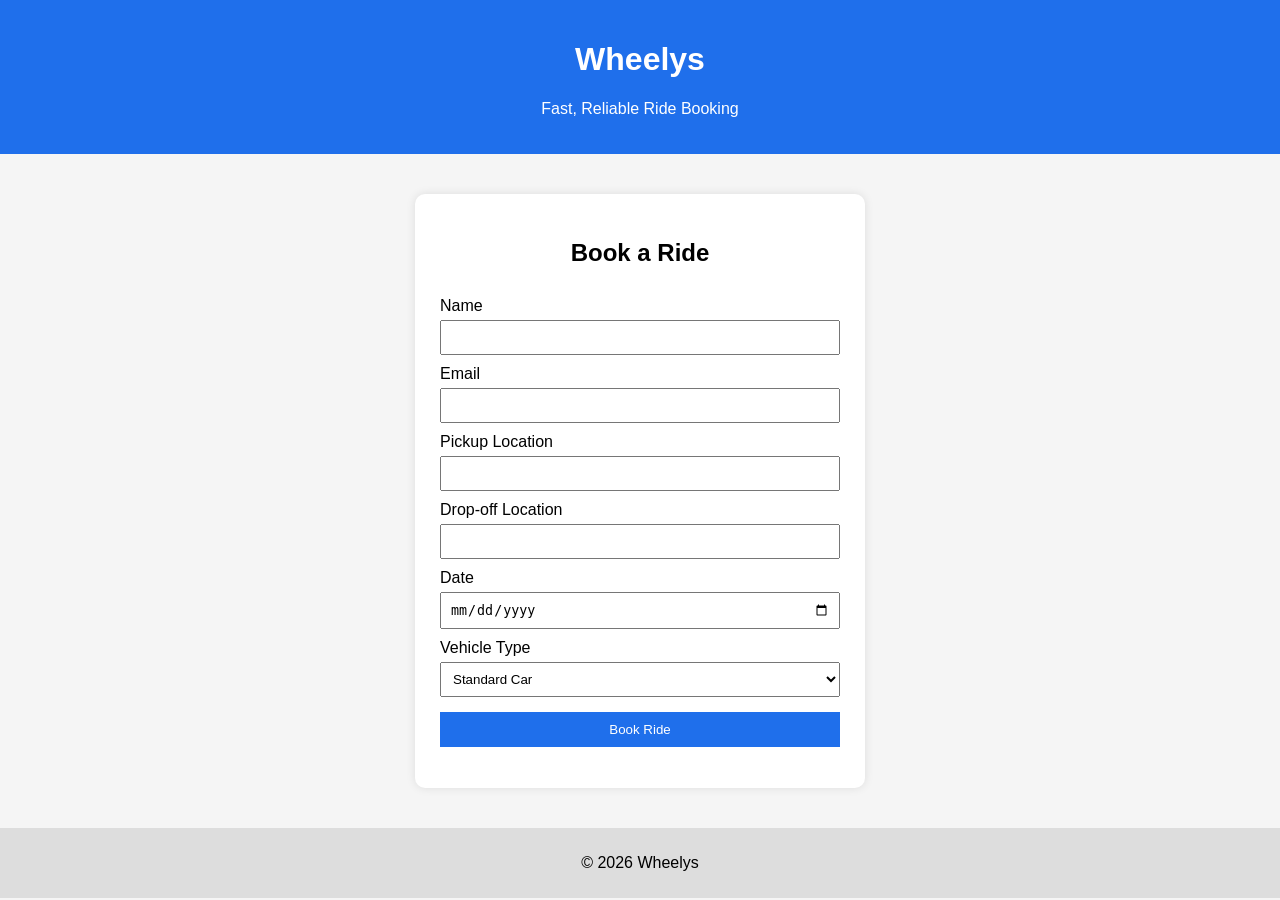
==== index.html @ a769b32f "Update and rename .html to index.html" ====
<!DOCTYPE html>
<html lang="en">
<head>
<meta charset="UTF-8">
<title>Wheelys Booking</title>
<link rel="stylesheet" href="style.css">
</head>

<body>

<header>
<h1>Wheelys</h1>
<p>Fast, Reliable Ride Booking</p>
</header>

<section class="booking">

<h2>Book a Ride</h2>

<form id="bookingForm">

<label>Name</label>
<input type="text" id="name" required>

<label>Email</label>
<input type="email" id="email" required>

<label>Pickup Location</label>
<input type="text" id="pickup" required>

<label>Drop-off Location</label>
<input type="text" id="dropoff" required>

<label>Date</label>
<input type="date" id="date" required>

<label>Vehicle Type</label>
<select id="vehicle">
<option>Standard Car</option>
<option>Van</option>
<option>Luxury Car</option>
</select>

<button type="submit">Book Ride</button>

</form>

<p id="confirmation"></p>

</section>

<footer>
<p>© 2026 Wheelys</p>
</footer>

<script src="script.js"></script>

</body>
</html>
---- style.css ----
body {
font-family: Arial;
background:#f5f5f5;
margin:0;
}

header {
background:#1f6feb;
color:white;
text-align:center;
padding:20px;
}

.booking {
background:white;
width:400px;
margin:40px auto;
padding:25px;
border-radius:10px;
box-shadow:0 0 10px rgba(0,0,0,0.1);
}

h2 {
text-align:center;
}

form {
display:flex;
flex-direction:column;
}

label {
margin-top:10px;
}

input, select {
padding:8px;
margin-top:5px;
}

button {
margin-top:15px;
padding:10px;
background:#1f6feb;
color:white;
border:none;
cursor:pointer;
}

button:hover {
background:#1558b0;
}

#confirmation {
margin-top:15px;
color:green;
font-weight:bold;
text-align:center;
}

footer {
text-align:center;
padding:10px;
background:#ddd;
margin-top:40px;
}
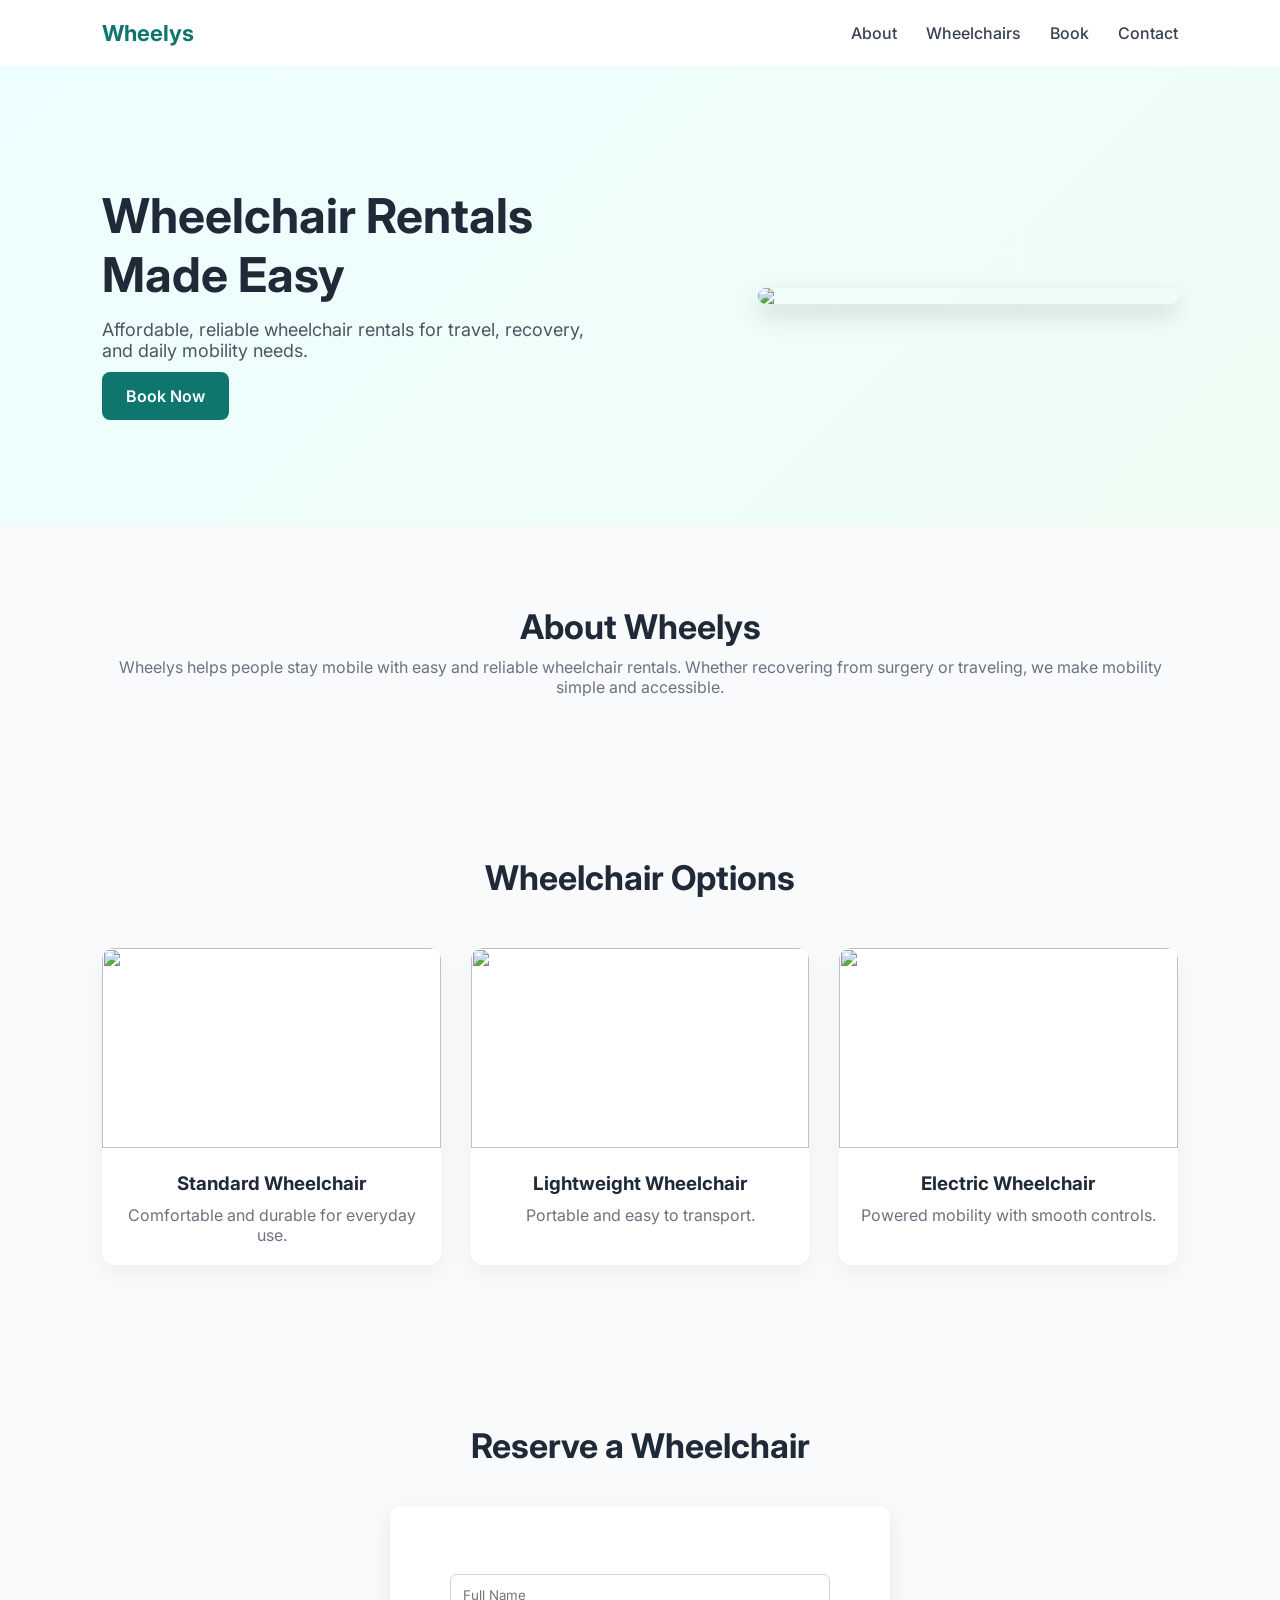
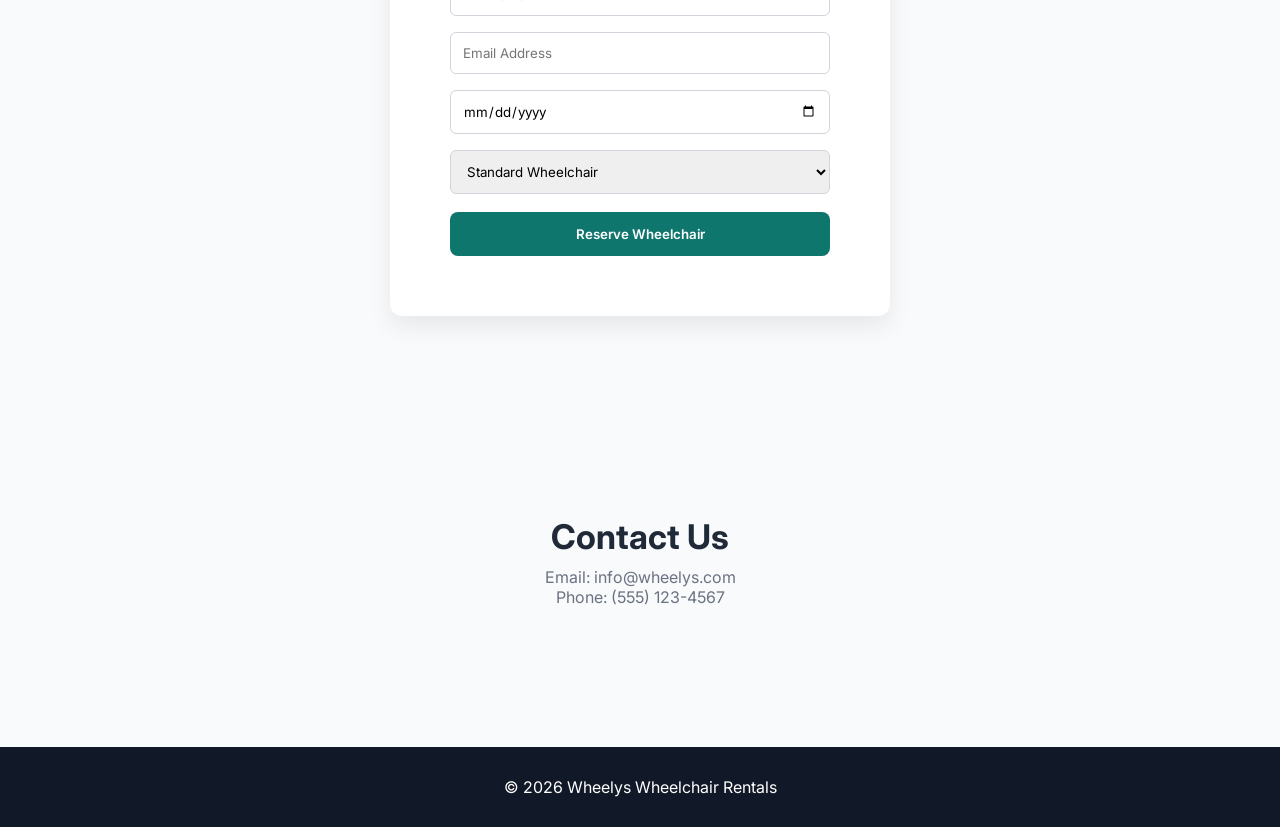
==== commit 46a49be5: "Update index.html" ====
--- a/index.html
+++ b/index.html
@@ -1,59 +1,359 @@
 <!DOCTYPE html>
 <html lang="en">
 <head>
+
 <meta charset="UTF-8">
-<title>Wheelys Booking</title>
-<link rel="stylesheet" href="style.css">
+<meta name="viewport" content="width=device-width, initial-scale=1.0">
+
+<title>Wheelys | Wheelchair Rentals</title>
+
+<link href="https://fonts.googleapis.com/css2?family=Inter:wght@300;400;600;700&display=swap" rel="stylesheet">
+
+<style>
+
+*{
+margin:0;
+padding:0;
+box-sizing:border-box;
+font-family:'Inter',sans-serif;
+}
+
+body{
+background:#f8fafc;
+color:#1f2937;
+}
+
+header{
+display:flex;
+justify-content:space-between;
+align-items:center;
+padding:20px 8%;
+background:white;
+box-shadow:0 2px 10px rgba(0,0,0,0.05);
+}
+
+.logo{
+font-size:22px;
+font-weight:700;
+color:#0f766e;
+}
+
+nav a{
+margin-left:25px;
+text-decoration:none;
+color:#374151;
+font-weight:500;
+}
+
+.hero{
+padding:120px 8%;
+display:flex;
+align-items:center;
+justify-content:space-between;
+background:linear-gradient(135deg,#ecfeff,#f0fdf4);
+}
+
+.hero-text{
+max-width:500px;
+}
+
+.hero-text h1{
+font-size:48px;
+margin-bottom:15px;
+}
+
+.hero-text p{
+font-size:18px;
+margin-bottom:25px;
+color:#4b5563;
+}
+
+.btn{
+background:#0f766e;
+color:white;
+padding:14px 24px;
+border-radius:8px;
+text-decoration:none;
+font-weight:600;
+}
+
+.hero img{
+width:420px;
+border-radius:12px;
+box-shadow:0 10px 25px rgba(0,0,0,0.15);
+}
+
+.section{
+padding:80px 8%;
+text-align:center;
+}
+
+.section h2{
+font-size:34px;
+margin-bottom:10px;
+}
+
+.section p{
+color:#6b7280;
+}
+
+.cards{
+margin-top:50px;
+display:grid;
+grid-template-columns:repeat(auto-fit,minmax(260px,1fr));
+gap:30px;
+}
+
+.card{
+background:white;
+border-radius:12px;
+overflow:hidden;
+box-shadow:0 8px 20px rgba(0,0,0,0.05);
+transition:0.3s;
+}
+
+.card:hover{
+transform:translateY(-5px);
+}
+
+.card img{
+width:100%;
+height:200px;
+object-fit:cover;
+}
+
+.card-body{
+padding:20px;
+}
+
+.card-body h3{
+margin-bottom:10px;
+}
+
+.booking{
+background:white;
+padding:60px;
+border-radius:12px;
+max-width:500px;
+margin:40px auto;
+box-shadow:0 10px 25px rgba(0,0,0,0.08);
+}
+
+form{
+display:flex;
+flex-direction:column;
+}
+
+input,select{
+padding:12px;
+margin:8px 0;
+border-radius:6px;
+border:1px solid #d1d5db;
+}
+
+button{
+margin-top:10px;
+padding:14px;
+background:#0f766e;
+color:white;
+border:none;
+border-radius:8px;
+font-weight:600;
+cursor:pointer;
+}
+
+button:hover{
+background:#115e59;
+}
+
+footer{
+text-align:center;
+padding:30px;
+margin-top:60px;
+background:#111827;
+color:white;
+}
+
+@media(max-width:900px){
+
+.hero{
+flex-direction:column;
+text-align:center;
+}
+
+.hero img{
+margin-top:30px;
+width:100%;
+}
+
+}
+
+</style>
 </head>
 
 <body>
 
 <header>
-<h1>Wheelys</h1>
-<p>Fast, Reliable Ride Booking</p>
+
+<div class="logo">Wheelys</div>
+
+<nav>
+<a href="#about">About</a>
+<a href="#rentals">Wheelchairs</a>
+<a href="#booking">Book</a>
+<a href="#contact">Contact</a>
+</nav>
+
 </header>
 
-<section class="booking">
-
-<h2>Book a Ride</h2>
+
+<section class="hero">
+
+<div class="hero-text">
+
+<h1>Wheelchair Rentals Made Easy</h1>
+
+<p>
+Affordable, reliable wheelchair rentals for travel, recovery, and
+daily mobility needs.
+</p>
+
+<a class="btn" href="#booking">Book Now</a>
+
+</div>
+
+<img src="https://images.unsplash.com/photo-1606760227091-3dd870d97f1d">
+
+</section>
+
+
+<section id="about" class="section">
+
+<h2>About Wheelys</h2>
+
+<p>
+Wheelys helps people stay mobile with easy and reliable wheelchair
+rentals. Whether recovering from surgery or traveling, we make
+mobility simple and accessible.
+</p>
+
+</section>
+
+
+<section id="rentals" class="section">
+
+<h2>Wheelchair Options</h2>
+
+<div class="cards">
+
+<div class="card">
+
+<img src="https://images.unsplash.com/photo-1599058917765-a780eda07a3e">
+
+<div class="card-body">
+
+<h3>Standard Wheelchair</h3>
+
+<p>Comfortable and durable for everyday use.</p>
+
+</div>
+
+</div>
+
+<div class="card">
+
+<img src="https://images.unsplash.com/photo-1580281658629-7b4a0cfd9a98">
+
+<div class="card-body">
+
+<h3>Lightweight Wheelchair</h3>
+
+<p>Portable and easy to transport.</p>
+
+</div>
+
+</div>
+
+<div class="card">
+
+<img src="https://images.unsplash.com/photo-1588776814546-ec7e0f1d9c3d">
+
+<div class="card-body">
+
+<h3>Electric Wheelchair</h3>
+
+<p>Powered mobility with smooth controls.</p>
+
+</div>
+
+</div>
+
+</div>
+
+</section>
+
+
+<section id="booking" class="section">
+
+<h2>Reserve a Wheelchair</h2>
+
+<div class="booking">
 
 <form id="bookingForm">
 
-<label>Name</label>
-<input type="text" id="name" required>
-
-<label>Email</label>
-<input type="email" id="email" required>
-
-<label>Pickup Location</label>
-<input type="text" id="pickup" required>
-
-<label>Drop-off Location</label>
-<input type="text" id="dropoff" required>
-
-<label>Date</label>
-<input type="date" id="date" required>
-
-<label>Vehicle Type</label>
-<select id="vehicle">
-<option>Standard Car</option>
-<option>Van</option>
-<option>Luxury Car</option>
+<input type="text" placeholder="Full Name" required>
+
+<input type="email" placeholder="Email Address" required>
+
+<input type="date" required>
+
+<select>
+<option>Standard Wheelchair</option>
+<option>Lightweight Wheelchair</option>
+<option>Electric Wheelchair</option>
 </select>
 
-<button type="submit">Book Ride</button>
+<button type="submit">Reserve Wheelchair</button>
 
 </form>
 
 <p id="confirmation"></p>
 
-</section>
+</div>
+
+</section>
+
+
+<section id="contact" class="section">
+
+<h2>Contact Us</h2>
+
+<p>Email: info@wheelys.com</p>
+
+<p>Phone: (555) 123-4567</p>
+
+</section>
+
 
 <footer>
-<p>© 2026 Wheelys</p>
+
+<p>© 2026 Wheelys Wheelchair Rentals</p>
+
 </footer>
 
-<script src="script.js"></script>
+
+<script>
+
+document.getElementById("bookingForm").addEventListener("submit",function(e){
+
+e.preventDefault();
+
+document.getElementById("confirmation").innerText =
+"Your reservation request has been submitted!";
+
+});
+
+</script>
 
 </body>
 </html>
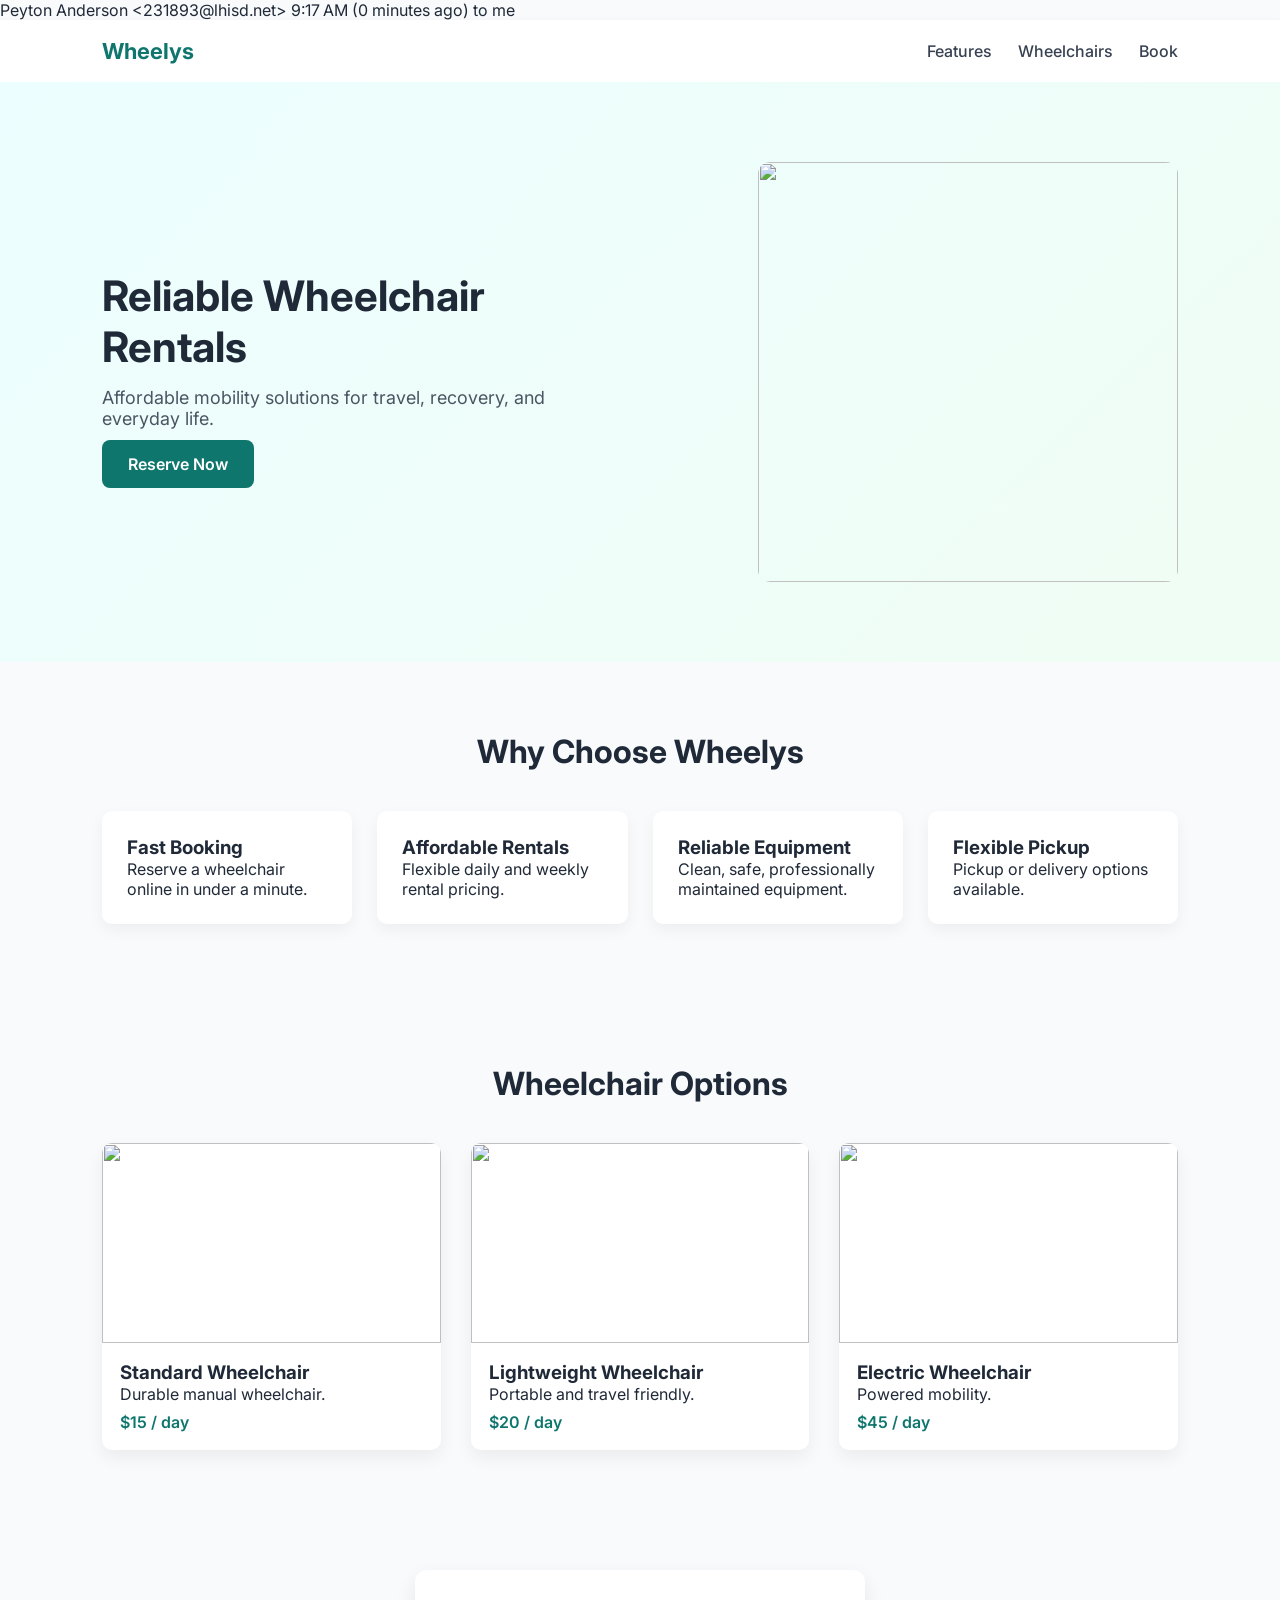
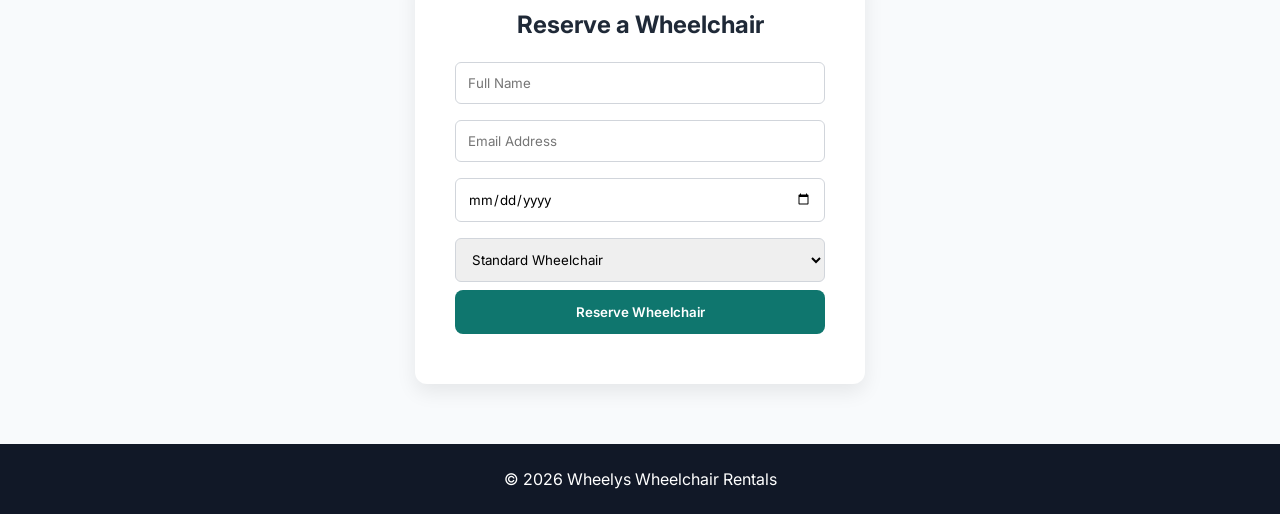
==== commit 0f07d8d3: "Update index.html" ====
--- a/index.html
+++ b/index.html
@@ -1,3 +1,8 @@
+
+Peyton Anderson <231893@lhisd.net>
+9:17 AM (0 minutes ago)
+to me
+
 <!DOCTYPE html>
 <html lang="en">
 <head>
@@ -21,84 +26,141 @@
 body{
 background:#f8fafc;
 color:#1f2937;
+animation:fadeIn 1s ease;
+}
+
+@keyframes fadeIn{
+from{opacity:0;}
+to{opacity:1;}
 }
 
 header{
 display:flex;
 justify-content:space-between;
 align-items:center;
-padding:20px 8%;
+padding:18px 8%;
 background:white;
-box-shadow:0 2px 10px rgba(0,0,0,0.05);
+box-shadow:0 2px 8px rgba(0,0,0,0.05);
 }
 
 .logo{
+font-weight:700;
 font-size:22px;
-font-weight:700;
 color:#0f766e;
 }
 
 nav a{
-margin-left:25px;
+margin-left:22px;
 text-decoration:none;
 color:#374151;
 font-weight:500;
+transition:0.3s;
+}
+
+nav a:hover{
+color:#0f766e;
 }
 
 .hero{
-padding:120px 8%;
 display:flex;
 align-items:center;
 justify-content:space-between;
+padding:80px 8%;
 background:linear-gradient(135deg,#ecfeff,#f0fdf4);
+gap:40px;
 }
 
 .hero-text{
-max-width:500px;
+max-width:520px;
+animation:slideUp 1s ease;
 }
 
 .hero-text h1{
-font-size:48px;
+font-size:42px;
 margin-bottom:15px;
 }
 
 .hero-text p{
+color:#4b5563;
 font-size:18px;
 margin-bottom:25px;
-color:#4b5563;
+}
+
+.hero img{
+width:420px;
+border-radius:12px;
+animation:slideRight 1.2s ease;
+}
+
+@keyframes slideUp{
+from{
+opacity:0;
+transform:translateY(40px);
+}
+to{
+opacity:1;
+transform:translateY(0);
+}
+}
+
+@keyframes slideRight{
+from{
+opacity:0;
+transform:translateX(40px);
+}
+to{
+opacity:1;
+transform:translateX(0);
+}
 }
 
 .btn{
 background:#0f766e;
 color:white;
-padding:14px 24px;
+padding:14px 26px;
 border-radius:8px;
 text-decoration:none;
 font-weight:600;
-}
-
-.hero img{
-width:420px;
-border-radius:12px;
-box-shadow:0 10px 25px rgba(0,0,0,0.15);
+transition:0.3s;
+}
+
+.btn:hover{
+transform:scale(1.05);
+background:#115e59;
 }
 
 .section{
-padding:80px 8%;
+padding:70px 8%;
+}
+
+.section-title{
 text-align:center;
-}
-
-.section h2{
-font-size:34px;
-margin-bottom:10px;
-}
-
-.section p{
-color:#6b7280;
+margin-bottom:40px;
+}
+
+.section-title h2{
+font-size:32px;
+}
+
+.features{
+display:grid;
+grid-template-columns:repeat(auto-fit,minmax(220px,1fr));
+gap:25px;
+}
+
+.feature{
+background:white;
+padding:25px;
+border-radius:10px;
+box-shadow:0 6px 15px rgba(0,0,0,0.05);
+transition:0.3s;
+}
+
+.feature:hover{
+transform:translateY(-6px);
 }
 
 .cards{
-margin-top:50px;
 display:grid;
 grid-template-columns:repeat(auto-fit,minmax(260px,1fr));
 gap:30px;
@@ -106,14 +168,21 @@
 
 .card{
 background:white;
-border-radius:12px;
+border-radius:10px;
 overflow:hidden;
-box-shadow:0 8px 20px rgba(0,0,0,0.05);
-transition:0.3s;
+box-shadow:0 8px 18px rgba(0,0,0,0.06);
+transition:0.4s;
+opacity:0;
+transform:translateY(40px);
+}
+
+.card.show{
+opacity:1;
+transform:translateY(0);
 }
 
 .card:hover{
-transform:translateY(-5px);
+transform:translateY(-6px);
 }
 
 .card img{
@@ -123,20 +192,22 @@
 }
 
 .card-body{
-padding:20px;
-}
-
-.card-body h3{
-margin-bottom:10px;
+padding:18px;
+}
+
+.price{
+color:#0f766e;
+font-weight:600;
+margin-top:8px;
 }
 
 .booking{
-background:white;
-padding:60px;
+background:#ffffff;
+padding:40px;
 border-radius:12px;
-max-width:500px;
-margin:40px auto;
-box-shadow:0 10px 25px rgba(0,0,0,0.08);
+max-width:450px;
+margin:50px auto;
+box-shadow:0 8px 20px rgba(0,0,0,0.08);
 }
 
 form{
@@ -152,7 +223,6 @@
 }
 
 button{
-margin-top:10px;
 padding:14px;
 background:#0f766e;
 color:white;
@@ -160,18 +230,20 @@
 border-radius:8px;
 font-weight:600;
 cursor:pointer;
+transition:0.3s;
 }
 
 button:hover{
+transform:scale(1.05);
 background:#115e59;
 }
 
 footer{
-text-align:center;
-padding:30px;
-margin-top:60px;
 background:#111827;
 color:white;
+text-align:center;
+padding:25px;
+margin-top:60px;
 }
 
 @media(max-width:900px){
@@ -182,7 +254,6 @@
 }
 
 .hero img{
-margin-top:30px;
 width:100%;
 }
 
@@ -198,10 +269,9 @@
 <div class="logo">Wheelys</div>
 
 <nav>
-<a href="#about">About</a>
+<a href="#features">Features</a>
 <a href="#rentals">Wheelchairs</a>
 <a href="#booking">Book</a>
-<a href="#contact">Contact</a>
 </nav>
 
 </header>
@@ -211,81 +281,87 @@
 
 <div class="hero-text">
 
-<h1>Wheelchair Rentals Made Easy</h1>
+<h1>Reliable Wheelchair Rentals</h1>
 
 <p>
-Affordable, reliable wheelchair rentals for travel, recovery, and
-daily mobility needs.
+Affordable mobility solutions for travel, recovery, and everyday life.
 </p>
 
-<a class="btn" href="#booking">Book Now</a>
-
-</div>
-
-<img src="https://images.unsplash.com/photo-1606760227091-3dd870d97f1d">
+<a class="btn" href="#booking">Reserve Now</a>
+
+</div>
+
+<img src="https://upload.wikimedia.org/wikipedia/commons/3/3d/Wheelchair.jpg">
 
 </section>
 
 
-<section id="about" class="section">
-
-<h2>About Wheelys</h2>
-
-<p>
-Wheelys helps people stay mobile with easy and reliable wheelchair
-rentals. Whether recovering from surgery or traveling, we make
-mobility simple and accessible.
-</p>
+<section id="features" class="section">
+
+<div class="section-title">
+<h2>Why Choose Wheelys</h2>
+</div>
+
+<div class="features">
+
+<div class="feature">
+<h3>Fast Booking</h3>
+<p>Reserve a wheelchair online in under a minute.</p>
+</div>
+
+<div class="feature">
+<h3>Affordable Rentals</h3>
+<p>Flexible daily and weekly rental pricing.</p>
+</div>
+
+<div class="feature">
+<h3>Reliable Equipment</h3>
+<p>Clean, safe, professionally maintained equipment.</p>
+</div>
+
+<div class="feature">
+<h3>Flexible Pickup</h3>
+<p>Pickup or delivery options available.</p>
+</div>
+
+</div>
 
 </section>
 
 
 <section id="rentals" class="section">
 
+<div class="section-title">
 <h2>Wheelchair Options</h2>
+</div>
 
 <div class="cards">
 
 <div class="card">
-
-<img src="https://images.unsplash.com/photo-1599058917765-a780eda07a3e">
-
+<img src="https://upload.wikimedia.org/wikipedia/commons/8/8c/Manual_wheelchair.jpg">
 <div class="card-body">
-
 <h3>Standard Wheelchair</h3>
-
-<p>Comfortable and durable for everyday use.</p>
-
-</div>
-
+<p>Durable manual wheelchair.</p>
+<div class="price">$15 / day</div>
+</div>
 </div>
 
 <div class="card">
-
-<img src="https://images.unsplash.com/photo-1580281658629-7b4a0cfd9a98">
-
+<img src="https://upload.wikimedia.org/wikipedia/commons/3/33/Lightweight_wheelchair.jpg">
 <div class="card-body">
-
 <h3>Lightweight Wheelchair</h3>
-
-<p>Portable and easy to transport.</p>
-
-</div>
-
+<p>Portable and travel friendly.</p>
+<div class="price">$20 / day</div>
+</div>
 </div>
 
 <div class="card">
-
-<img src="https://images.unsplash.com/photo-1588776814546-ec7e0f1d9c3d">
-
+<img src="https://upload.wikimedia.org/wikipedia/commons/0/0a/Electric_wheelchair.jpg">
 <div class="card-body">
-
 <h3>Electric Wheelchair</h3>
-
-<p>Powered mobility with smooth controls.</p>
-
-</div>
-
+<p>Powered mobility.</p>
+<div class="price">$45 / day</div>
+</div>
 </div>
 
 </div>
@@ -293,11 +369,11 @@
 </section>
 
 
-<section id="booking" class="section">
-
-<h2>Reserve a Wheelchair</h2>
+<section id="booking">
 
 <div class="booking">
+
+<h2 style="text-align:center;margin-bottom:15px;">Reserve a Wheelchair</h2>
 
 <form id="bookingForm">
 
@@ -317,24 +393,13 @@
 
 </form>
 
-<p id="confirmation"></p>
+<p id="confirmation" style="margin-top:10px;color:green;"></p>
 
 </div>
 
 </section>
 
 
-<section id="contact" class="section">
-
-<h2>Contact Us</h2>
-
-<p>Email: info@wheelys.com</p>
-
-<p>Phone: (555) 123-4567</p>
-
-</section>
-
-
 <footer>
 
 <p>© 2026 Wheelys Wheelchair Rentals</p>
@@ -344,12 +409,35 @@
 
 <script>
 
+/* booking confirmation */
+
 document.getElementById("bookingForm").addEventListener("submit",function(e){
 
 e.preventDefault();
 
 document.getElementById("confirmation").innerText =
-"Your reservation request has been submitted!";
+"Reservation request submitted successfully.";
+
+});
+
+
+/* scroll animation */
+
+const cards = document.querySelectorAll(".card");
+
+window.addEventListener("scroll",()=>{
+
+const trigger = window.innerHeight * 0.85;
+
+cards.forEach(card=>{
+
+const top = card.getBoundingClientRect().top;
+
+if(top < trigger){
+card.classList.add("show");
+}
+
+});
 
 });
 
@@ -357,3 +445,6 @@
 
 </body>
 </html>
+
+
+
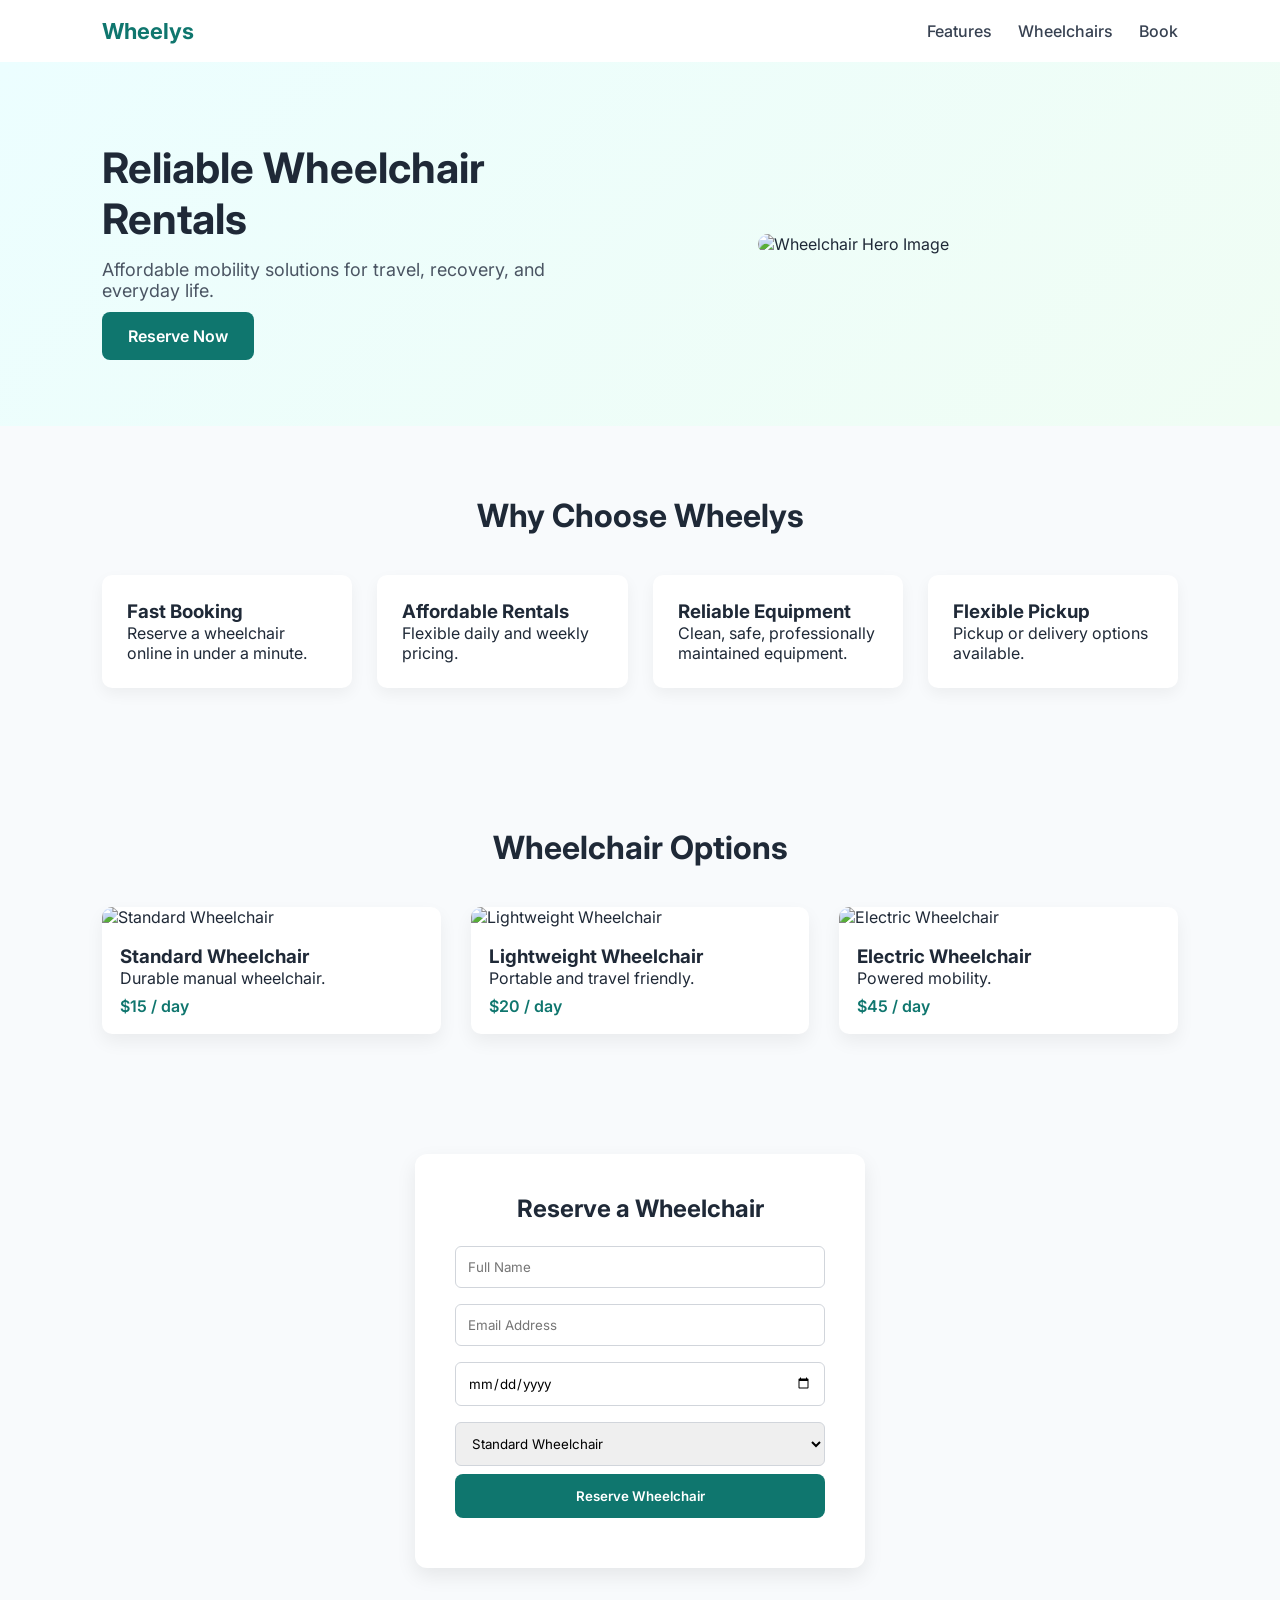
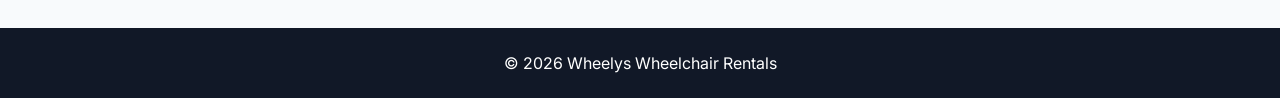
==== commit 74bf9d0d: "Update index.html" ====
--- a/index.html
+++ b/index.html
@@ -1,7 +1,3 @@
-
-Peyton Anderson <231893@lhisd.net>
-9:17 AM (0 minutes ago)
-to me
 
 <!DOCTYPE html>
 <html lang="en">
@@ -15,7 +11,7 @@
 <link href="https://fonts.googleapis.com/css2?family=Inter:wght@300;400;600;700&display=swap" rel="stylesheet">
 
 <style>
-
+/* GENERAL */
 *{
 margin:0;
 padding:0;
@@ -34,6 +30,7 @@
 to{opacity:1;}
 }
 
+/* HEADER */
 header{
 display:flex;
 justify-content:space-between;
@@ -61,6 +58,7 @@
 color:#0f766e;
 }
 
+/* HERO */
 .hero{
 display:flex;
 align-items:center;
@@ -93,27 +91,16 @@
 }
 
 @keyframes slideUp{
-from{
-opacity:0;
-transform:translateY(40px);
-}
-to{
-opacity:1;
-transform:translateY(0);
-}
+from{opacity:0; transform:translateY(40px);}
+to{opacity:1; transform:translateY(0);}
 }
 
 @keyframes slideRight{
-from{
-opacity:0;
-transform:translateX(40px);
-}
-to{
-opacity:1;
-transform:translateX(0);
-}
-}
-
+from{opacity:0; transform:translateX(40px);}
+to{opacity:1; transform:translateX(0);}
+}
+
+/* BUTTON */
 .btn{
 background:#0f766e;
 color:white;
@@ -129,6 +116,7 @@
 background:#115e59;
 }
 
+/* SECTIONS */
 .section{
 padding:70px 8%;
 }
@@ -142,6 +130,7 @@
 font-size:32px;
 }
 
+/* FEATURES */
 .features{
 display:grid;
 grid-template-columns:repeat(auto-fit,minmax(220px,1fr));
@@ -160,6 +149,7 @@
 transform:translateY(-6px);
 }
 
+/* CARDS */
 .cards{
 display:grid;
 grid-template-columns:repeat(auto-fit,minmax(260px,1fr));
@@ -201,6 +191,7 @@
 margin-top:8px;
 }
 
+/* BOOKING FORM */
 .booking{
 background:#ffffff;
 padding:40px;
@@ -238,6 +229,7 @@
 background:#115e59;
 }
 
+/* FOOTER */
 footer{
 background:#111827;
 color:white;
@@ -247,7 +239,6 @@
 }
 
 @media(max-width:900px){
-
 .hero{
 flex-direction:column;
 text-align:center;
@@ -256,7 +247,6 @@
 .hero img{
 width:100%;
 }
-
 }
 
 </style>
@@ -265,80 +255,46 @@
 <body>
 
 <header>
-
 <div class="logo">Wheelys</div>
-
 <nav>
 <a href="#features">Features</a>
 <a href="#rentals">Wheelchairs</a>
 <a href="#booking">Book</a>
 </nav>
-
 </header>
 
-
 <section class="hero">
-
 <div class="hero-text">
-
 <h1>Reliable Wheelchair Rentals</h1>
-
-<p>
-Affordable mobility solutions for travel, recovery, and everyday life.
-</p>
-
+<p>Affordable mobility solutions for travel, recovery, and everyday life.</p>
 <a class="btn" href="#booking">Reserve Now</a>
-
-</div>
-
-<img src="https://upload.wikimedia.org/wikipedia/commons/3/3d/Wheelchair.jpg">
-
+</div>
+
+<!-- Use your local hero image -->
+<img src="images/hero.jpg" alt="Wheelchair Hero Image">
 </section>
 
-
 <section id="features" class="section">
-
 <div class="section-title">
 <h2>Why Choose Wheelys</h2>
 </div>
 
 <div class="features">
-
-<div class="feature">
-<h3>Fast Booking</h3>
-<p>Reserve a wheelchair online in under a minute.</p>
-</div>
-
-<div class="feature">
-<h3>Affordable Rentals</h3>
-<p>Flexible daily and weekly rental pricing.</p>
-</div>
-
-<div class="feature">
-<h3>Reliable Equipment</h3>
-<p>Clean, safe, professionally maintained equipment.</p>
-</div>
-
-<div class="feature">
-<h3>Flexible Pickup</h3>
-<p>Pickup or delivery options available.</p>
-</div>
-
-</div>
-
+<div class="feature"><h3>Fast Booking</h3><p>Reserve a wheelchair online in under a minute.</p></div>
+<div class="feature"><h3>Affordable Rentals</h3><p>Flexible daily and weekly pricing.</p></div>
+<div class="feature"><h3>Reliable Equipment</h3><p>Clean, safe, professionally maintained equipment.</p></div>
+<div class="feature"><h3>Flexible Pickup</h3><p>Pickup or delivery options available.</p></div>
+</div>
 </section>
 
-
 <section id="rentals" class="section">
-
 <div class="section-title">
 <h2>Wheelchair Options</h2>
 </div>
 
 <div class="cards">
-
 <div class="card">
-<img src="https://upload.wikimedia.org/wikipedia/commons/8/8c/Manual_wheelchair.jpg">
+<img src="images/standard-wheelchair.jpg" alt="Standard Wheelchair">
 <div class="card-body">
 <h3>Standard Wheelchair</h3>
 <p>Durable manual wheelchair.</p>
@@ -347,7 +303,7 @@
 </div>
 
 <div class="card">
-<img src="https://upload.wikimedia.org/wikipedia/commons/3/33/Lightweight_wheelchair.jpg">
+<img src="images/lightweight-wheelchair.jpg" alt="Lightweight Wheelchair">
 <div class="card-body">
 <h3>Lightweight Wheelchair</h3>
 <p>Portable and travel friendly.</p>
@@ -356,91 +312,55 @@
 </div>
 
 <div class="card">
-<img src="https://upload.wikimedia.org/wikipedia/commons/0/0a/Electric_wheelchair.jpg">
+<img src="images/electric-wheelchair.jpg" alt="Electric Wheelchair">
 <div class="card-body">
 <h3>Electric Wheelchair</h3>
 <p>Powered mobility.</p>
 <div class="price">$45 / day</div>
 </div>
 </div>
-
-</div>
-
+</div>
 </section>
 
-
 <section id="booking">
-
 <div class="booking">
-
 <h2 style="text-align:center;margin-bottom:15px;">Reserve a Wheelchair</h2>
-
 <form id="bookingForm">
-
 <input type="text" placeholder="Full Name" required>
-
 <input type="email" placeholder="Email Address" required>
-
 <input type="date" required>
-
 <select>
 <option>Standard Wheelchair</option>
 <option>Lightweight Wheelchair</option>
 <option>Electric Wheelchair</option>
 </select>
-
 <button type="submit">Reserve Wheelchair</button>
-
 </form>
-
 <p id="confirmation" style="margin-top:10px;color:green;"></p>
-
-</div>
-
+</div>
 </section>
 
-
 <footer>
-
 <p>© 2026 Wheelys Wheelchair Rentals</p>
-
 </footer>
 
-
 <script>
-
-/* booking confirmation */
-
+// Booking confirmation
 document.getElementById("bookingForm").addEventListener("submit",function(e){
-
 e.preventDefault();
-
 document.getElementById("confirmation").innerText =
 "Reservation request submitted successfully.";
-
 });
 
-
-/* scroll animation */
-
+// Animate cards on scroll
 const cards = document.querySelectorAll(".card");
-
 window.addEventListener("scroll",()=>{
-
 const trigger = window.innerHeight * 0.85;
-
 cards.forEach(card=>{
-
 const top = card.getBoundingClientRect().top;
-
-if(top < trigger){
-card.classList.add("show");
-}
-
+if(top < trigger){ card.classList.add("show"); }
 });
-
 });
-
 </script>
 
 </body>
@@ -448,3 +368,4 @@
 
 
 
+
